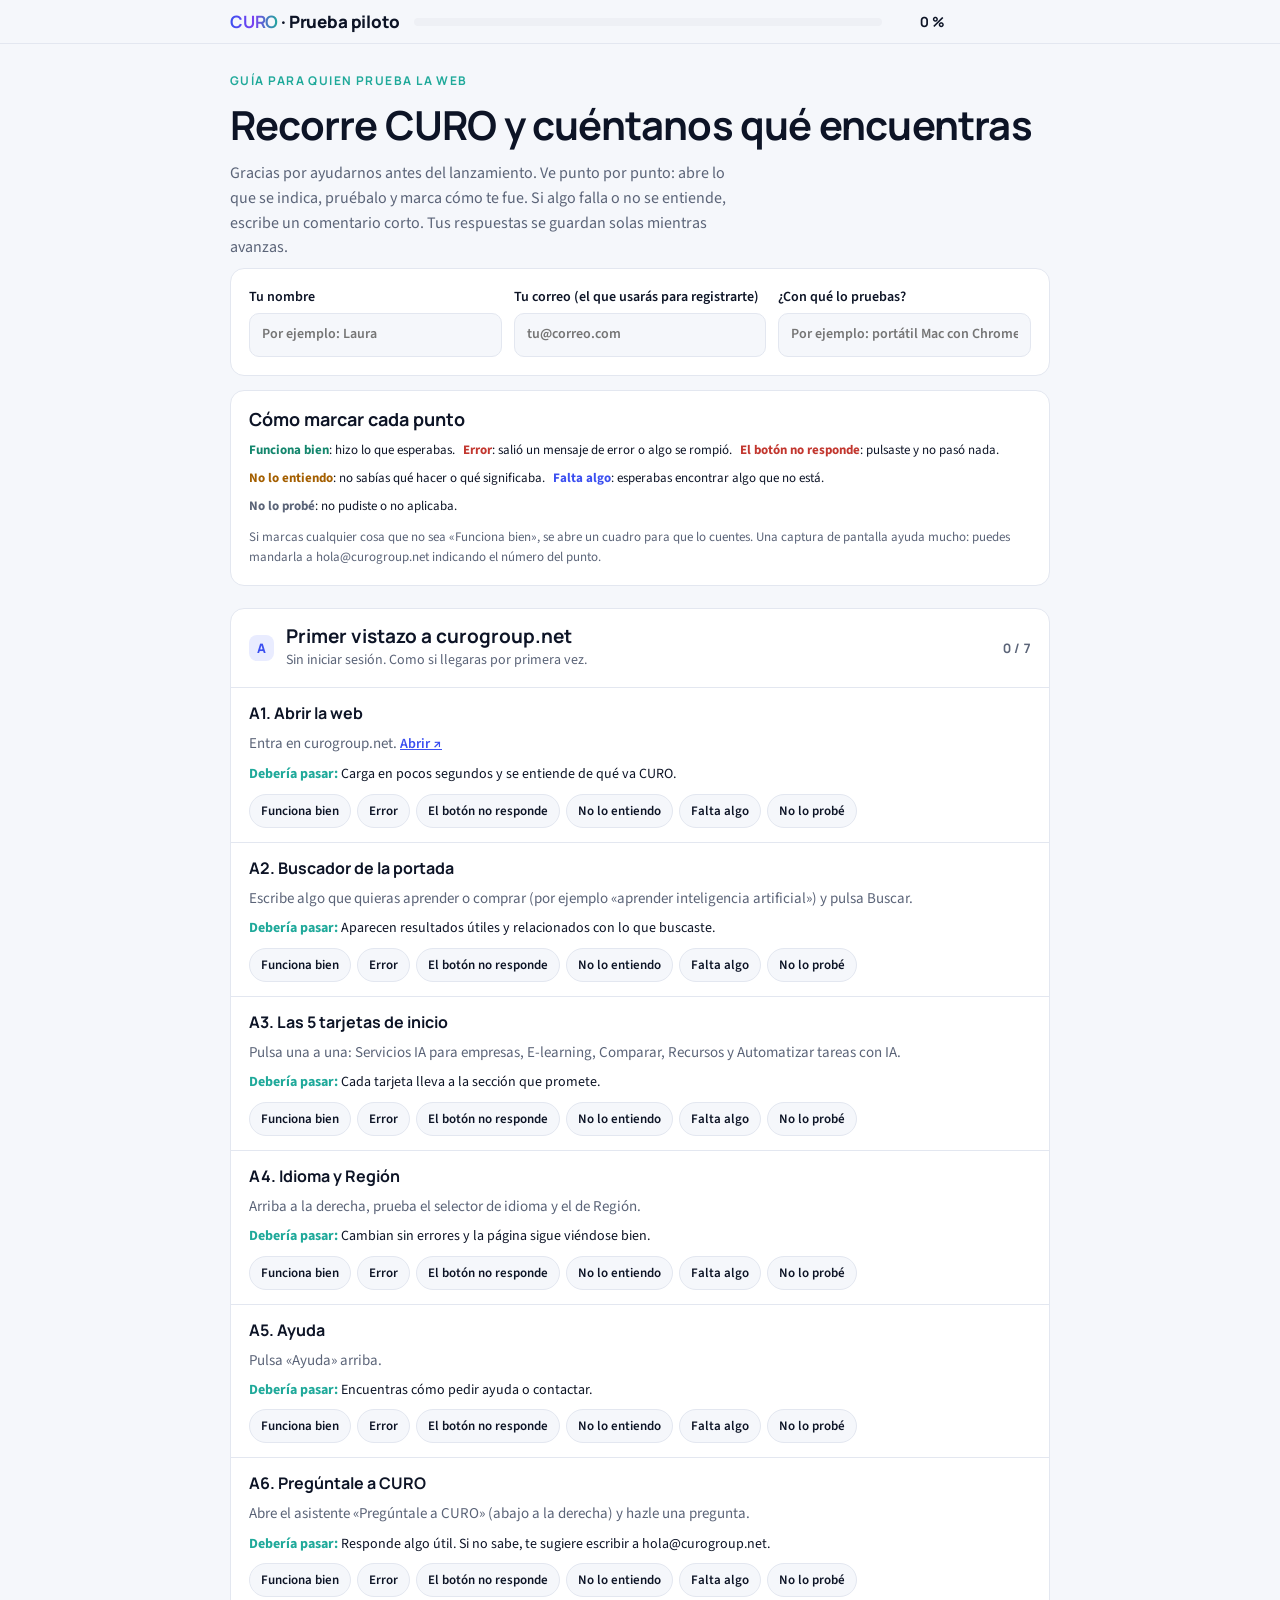
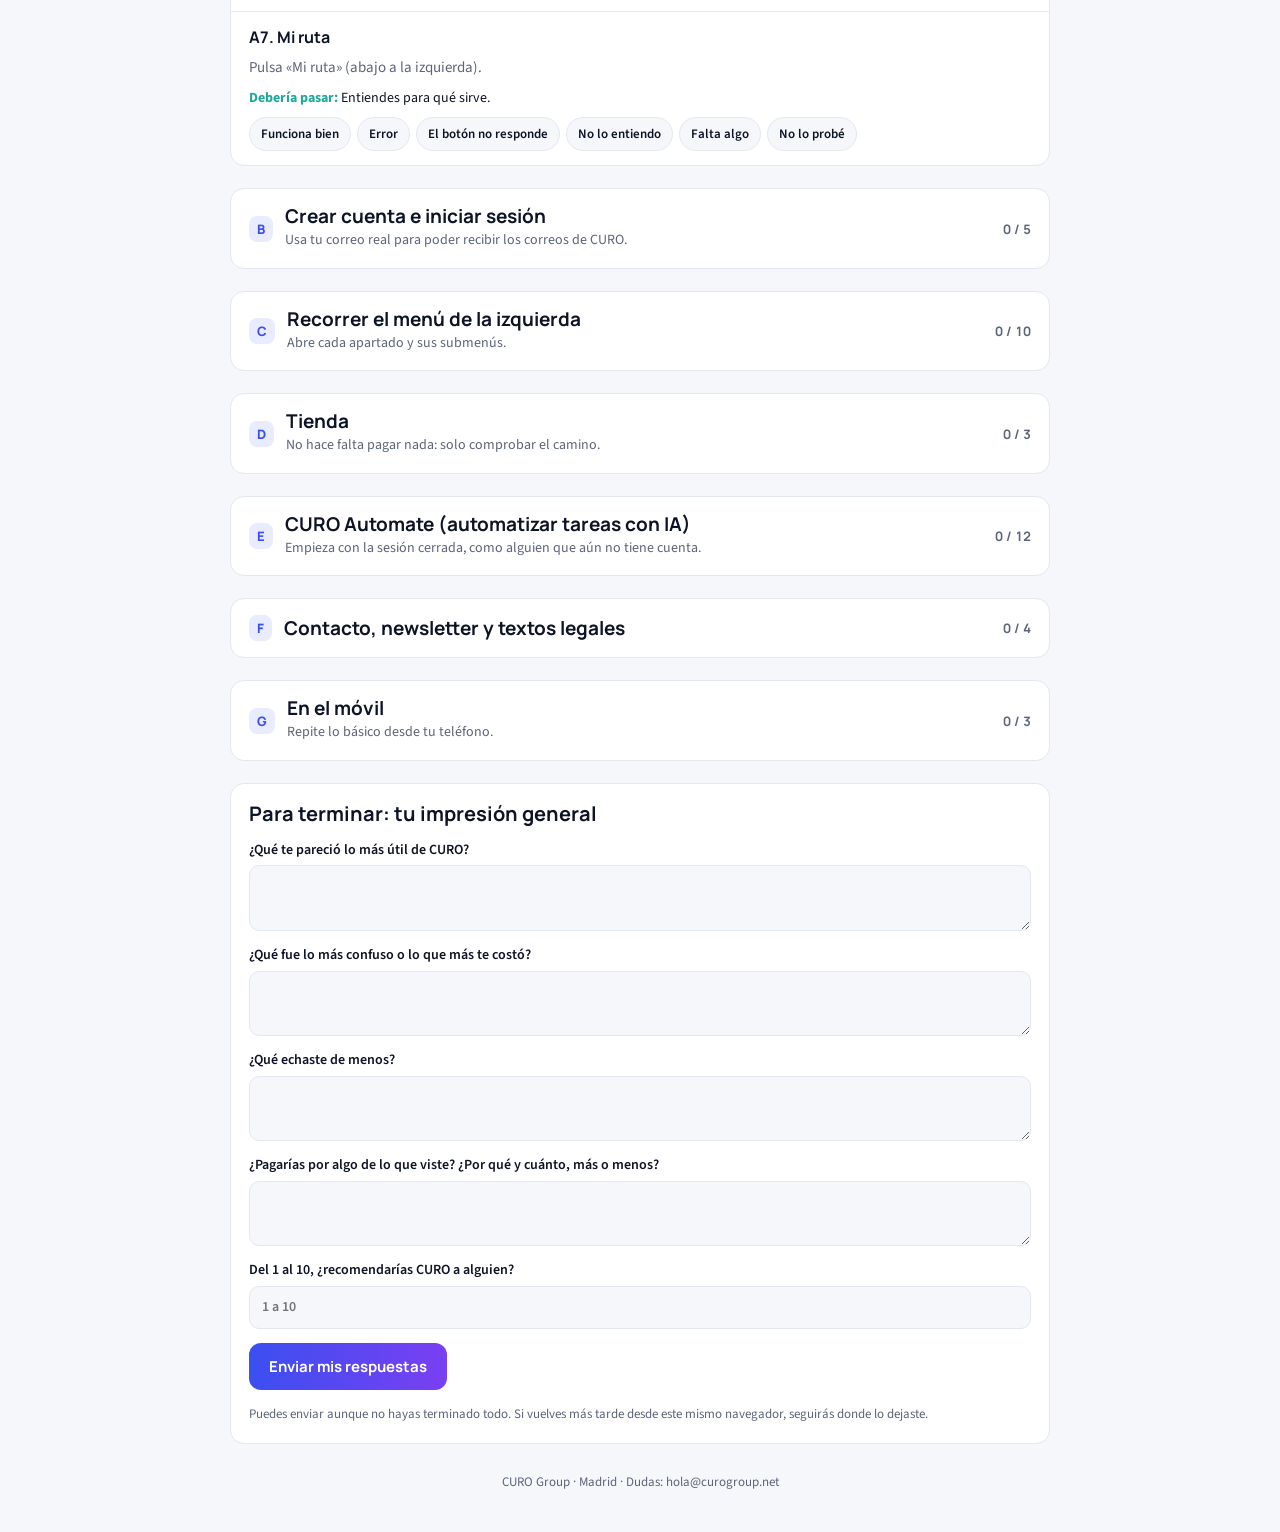
==== piloto.html @ bcf5d9fb "Guía de prueba piloto de toda la web CURO (/piloto): recorrido por secciones con estado por punto, c" ====
<!doctype html>
<html lang="es">
<head>
<meta charset="utf-8">
<meta name="viewport" content="width=device-width,initial-scale=1,viewport-fit=cover">
<meta name="robots" content="noindex">
<title>Prueba piloto CURO</title>
<link rel="icon" href="https://curogroup.net/favicon.ico">
<link rel="preconnect" href="https://fonts.googleapis.com">
<link rel="stylesheet" href="https://fonts.googleapis.com/css2?family=Manrope:wght@500;700;800&family=Source+Sans+3:wght@400;600&display=swap">
<style>
/* Guía de recorrido: cabecera fija con progreso; secciones de la web como bloques; cada punto con 6 respuestas posibles. */
:root{
  --bg:#f5f7fb; --surface:#ffffff; --ink:#0d1426; --muted:#5b6478; --line:#e3e7f0;
  --brand:#3b4ff0; --teal:#1fa99a; --violet:#7a3ff2;
  --ok:#14866d; --ok-bg:#e3f5ef; --bad:#c2372f; --bad-bg:#fdeceb; --warn:#a45f00; --warn-bg:#fdf1de; --info:#3b4ff0; --info-bg:#e9ecff; --neutral-bg:#eef0f5;
  --display:'Manrope',system-ui,-apple-system,'Segoe UI',sans-serif; --body:'Source Sans 3',system-ui,-apple-system,'Segoe UI',sans-serif;
  color-scheme:light;
}
@media (prefers-color-scheme:dark){:root:not([data-theme="light"]){
  --bg:#0b1020; --surface:#141a2e; --ink:#eef1fa; --muted:#9aa3ba; --line:#262e47;
  --brand:#7d8bff; --teal:#3cc9b9; --violet:#a98bff;
  --ok:#4fd1ae; --ok-bg:#12302a; --bad:#ff8a80; --bad-bg:#3a1c1c; --warn:#ffc266; --warn-bg:#3a2c12; --info:#9aa6ff; --info-bg:#1d2350; --neutral-bg:#1c2338; color-scheme:dark}}
:root[data-theme="dark"]{
  --bg:#0b1020; --surface:#141a2e; --ink:#eef1fa; --muted:#9aa3ba; --line:#262e47;
  --brand:#7d8bff; --teal:#3cc9b9; --violet:#a98bff;
  --ok:#4fd1ae; --ok-bg:#12302a; --bad:#ff8a80; --bad-bg:#3a1c1c; --warn:#ffc266; --warn-bg:#3a2c12; --info:#9aa6ff; --info-bg:#1d2350; --neutral-bg:#1c2338; color-scheme:dark}
*{box-sizing:border-box}
html,body{margin:0}
body{background:var(--bg);color:var(--ink);font:16px/1.55 var(--body);padding-inline:16px;padding-bottom:calc(40px + env(safe-area-inset-bottom,0px))}
h1,h2,h3{font-family:var(--display);line-height:1.2;text-wrap:balance;margin:0}
a{color:var(--brand)}
.wrap{max-width:820px;margin:0 auto}
.top{position:sticky;top:env(safe-area-inset-top,0px);z-index:5;background:color-mix(in srgb,var(--bg) 92%,transparent);backdrop-filter:blur(8px);margin-inline:-16px;padding:10px 16px;border-bottom:1px solid var(--line)}
.topin{max-width:820px;margin:0 auto;display:flex;align-items:center;gap:14px;flex-wrap:wrap}
.logo{font:800 17px var(--display);letter-spacing:-.01em}
.logo b{background:linear-gradient(90deg,var(--brand),var(--violet),var(--teal));-webkit-background-clip:text;background-clip:text;color:transparent}
.bar{flex:1;min-width:140px;height:8px;background:var(--neutral-bg);border-radius:99px;overflow:hidden}
.bar i{display:block;height:100%;width:0;background:linear-gradient(90deg,var(--brand),var(--teal));transition:width .3s}
.pct{font:700 14px var(--display);font-variant-numeric:tabular-nums;min-width:3.5em;text-align:right}
.saved{font-size:13px;color:var(--muted);min-width:7em}
header.intro{padding-block:28px 8px;display:grid;gap:12px}
.eyebrow{font:700 12px var(--display);letter-spacing:.12em;text-transform:uppercase;color:var(--teal)}
header.intro h1{font-size:clamp(28px,5vw,40px);letter-spacing:-.02em}
.lead{color:var(--muted);max-width:62ch;margin:0}
.card{background:var(--surface);border:1px solid var(--line);border-radius:14px;padding:18px}
.who{display:grid;gap:12px;grid-template-columns:repeat(auto-fit,minmax(220px,1fr))}
label.f{display:grid;gap:4px;font-weight:600;font-size:14px}
input,textarea,select{font:inherit;color:var(--ink);background:var(--bg);border:1px solid var(--line);border-radius:10px;padding:10px 12px;width:100%}
input:focus,textarea:focus,button:focus-visible,summary:focus-visible{outline:3px solid color-mix(in srgb,var(--brand) 45%,transparent);outline-offset:2px}
.legend{display:flex;flex-wrap:wrap;gap:8px;margin:0;padding:0;list-style:none}
.legend li{font-size:13px}
.how{display:grid;gap:10px}
.how ol{margin:0;padding-left:20px;display:grid;gap:4px}
section.sec{margin-top:22px}
details.sec-d{background:var(--surface);border:1px solid var(--line);border-radius:14px;overflow:hidden}
details.sec-d>summary{list-style:none;cursor:pointer;display:flex;gap:12px;align-items:center;padding:16px 18px}
details.sec-d>summary::-webkit-details-marker{display:none}
.sec-n{font:800 13px var(--display);color:var(--brand);background:var(--info-bg);border-radius:8px;padding:4px 8px;font-variant-numeric:tabular-nums}
.sec-t{flex:1;min-width:0}
.sec-t h2{font-size:19px}
.sec-t p{margin:2px 0 0;color:var(--muted);font-size:14px}
.sec-c{font:700 13px var(--display);color:var(--muted);font-variant-numeric:tabular-nums;white-space:nowrap}
.sec-c.done{color:var(--ok)}
.items{border-top:1px solid var(--line)}
.it{padding:14px 18px;border-bottom:1px solid var(--line);display:grid;gap:8px}
.it:last-child{border-bottom:0}
.it h3{font:700 16px var(--display)}
.it .do{margin:0;color:var(--muted);font-size:15px}
.it .exp{margin:0;font-size:14px}
.it .exp b{color:var(--teal)}
.it .go{font-size:14px;font-weight:600}
.st{display:flex;flex-wrap:wrap;gap:6px}
.st button{font:600 13px var(--body);border:1px solid var(--line);background:var(--bg);color:var(--ink);border-radius:99px;padding:6px 11px;cursor:pointer;min-height:34px}
.st button[aria-pressed="true"][data-s="ok"]{background:var(--ok-bg);border-color:var(--ok);color:var(--ok)}
.st button[aria-pressed="true"][data-s="error"]{background:var(--bad-bg);border-color:var(--bad);color:var(--bad)}
.st button[aria-pressed="true"][data-s="noresponde"]{background:var(--bad-bg);border-color:var(--bad);color:var(--bad)}
.st button[aria-pressed="true"][data-s="noentiendo"]{background:var(--warn-bg);border-color:var(--warn);color:var(--warn)}
.st button[aria-pressed="true"][data-s="falta"]{background:var(--info-bg);border-color:var(--info);color:var(--info)}
.st button[aria-pressed="true"][data-s="noprobe"]{background:var(--neutral-bg);border-color:var(--muted);color:var(--muted)}
.note{display:none}
.it.needs .note,.it.hasnote .note{display:block}
.note textarea{min-height:64px;resize:vertical;font-size:15px}
.tip{font-size:13px;color:var(--muted);margin:0}
.final{display:grid;gap:14px}
.send{display:flex;gap:12px;align-items:center;flex-wrap:wrap}
.btn{font:700 15px var(--display);border:0;border-radius:12px;padding:13px 20px;cursor:pointer;color:#fff;background:linear-gradient(90deg,var(--brand),var(--violet))}
.btn[disabled]{opacity:.6;cursor:default}
.msg{font-size:14px;color:var(--muted)}
.msg.ok{color:var(--ok)} .msg.bad{color:var(--bad)}
footer{color:var(--muted);font-size:13px;margin-top:28px;text-align:center}
@media (max-width:520px){.it{padding:14px}.st button{flex:1 1 calc(50% - 6px)}}
@media (prefers-reduced-motion:reduce){*{transition:none!important}}
</style>
</head>
<body>
<div class="top"><div class="topin">
  <span class="logo"><b>CURO</b> · Prueba piloto</span>
  <div class="bar" aria-hidden="true"><i id="barFill"></i></div>
  <span class="pct" id="pct">0 %</span>
  <span class="saved" id="saved" aria-live="polite"></span>
</div></div>

<main class="wrap">
<header class="intro">
  <span class="eyebrow">Guía para quien prueba la web</span>
  <h1>Recorre CURO y cuéntanos qué encuentras</h1>
  <p class="lead">Gracias por ayudarnos antes del lanzamiento. Ve punto por punto: abre lo que se indica, pruébalo y marca cómo te fue. Si algo falla o no se entiende, escribe un comentario corto. Tus respuestas se guardan solas mientras avanzas.</p>
</header>

<div class="card who" id="who">
  <label class="f" for="tName">Tu nombre<input id="tName" autocomplete="name" placeholder="Por ejemplo: Laura"></label>
  <label class="f" for="tEmail">Tu correo (el que usarás para registrarte)<input id="tEmail" type="email" autocomplete="email" placeholder="tu@correo.com"></label>
  <label class="f" for="tDevice">¿Con qué lo pruebas?<input id="tDevice" placeholder="Por ejemplo: portátil Mac con Chrome, móvil Android"></label>
</div>

<div class="card how" style="margin-top:14px">
  <h2 style="font-size:18px">Cómo marcar cada punto</h2>
  <ul class="legend">
    <li><b style="color:var(--ok)">Funciona bien</b>: hizo lo que esperabas.</li>
    <li><b style="color:var(--bad)">Error</b>: salió un mensaje de error o algo se rompió.</li>
    <li><b style="color:var(--bad)">El botón no responde</b>: pulsaste y no pasó nada.</li>
    <li><b style="color:var(--warn)">No lo entiendo</b>: no sabías qué hacer o qué significaba.</li>
    <li><b style="color:var(--info)">Falta algo</b>: esperabas encontrar algo que no está.</li>
    <li><b style="color:var(--muted)">No lo probé</b>: no pudiste o no aplicaba.</li>
  </ul>
  <p class="tip">Si marcas cualquier cosa que no sea «Funciona bien», se abre un cuadro para que lo cuentes. Una captura de pantalla ayuda mucho: puedes mandarla a hola@curogroup.net indicando el número del punto.</p>
</div>

<div id="sections"></div>

<section class="sec">
  <div class="card final">
    <h2 style="font-size:20px">Para terminar: tu impresión general</h2>
    <label class="f" for="g_util">¿Qué te pareció lo más útil de CURO?<textarea id="g_util" data-g="util"></textarea></label>
    <label class="f" for="g_confuso">¿Qué fue lo más confuso o lo que más te costó?<textarea id="g_confuso" data-g="confuso"></textarea></label>
    <label class="f" for="g_falta">¿Qué echaste de menos?<textarea id="g_falta" data-g="falta"></textarea></label>
    <label class="f" for="g_pagaria">¿Pagarías por algo de lo que viste? ¿Por qué y cuánto, más o menos?<textarea id="g_pagaria" data-g="pagaria"></textarea></label>
    <label class="f" for="g_nota">Del 1 al 10, ¿recomendarías CURO a alguien?<input id="g_nota" data-g="nota" inputmode="numeric" maxlength="2" placeholder="1 a 10"></label>
    <div class="send">
      <button class="btn" id="sendBtn" type="button">Enviar mis respuestas</button>
      <span class="msg" id="sendMsg" aria-live="polite"></span>
    </div>
    <p class="tip">Puedes enviar aunque no hayas terminado todo. Si vuelves más tarde desde este mismo navegador, seguirás donde lo dejaste.</p>
  </div>
</section>

<footer>CURO Group · Madrid · Dudas: hola@curogroup.net</footer>
</main>

<script>
const S = [
  { id:'a', t:'Primer vistazo a curogroup.net', d:'Sin iniciar sesión. Como si llegaras por primera vez.', items:[
    ['a1','Abrir la web','Entra en curogroup.net.','Carga en pocos segundos y se entiende de qué va CURO.','https://curogroup.net'],
    ['a2','Buscador de la portada','Escribe algo que quieras aprender o comprar (por ejemplo «aprender inteligencia artificial») y pulsa Buscar.','Aparecen resultados útiles y relacionados con lo que buscaste.'],
    ['a3','Las 5 tarjetas de inicio','Pulsa una a una: Servicios IA para empresas, E-learning, Comparar, Recursos y Automatizar tareas con IA.','Cada tarjeta lleva a la sección que promete.'],
    ['a4','Idioma y Región','Arriba a la derecha, prueba el selector de idioma y el de Región.','Cambian sin errores y la página sigue viéndose bien.'],
    ['a5','Ayuda','Pulsa «Ayuda» arriba.','Encuentras cómo pedir ayuda o contactar.'],
    ['a6','Pregúntale a CURO','Abre el asistente «Pregúntale a CURO» (abajo a la derecha) y hazle una pregunta.','Responde algo útil. Si no sabe, te sugiere escribir a hola@curogroup.net.'],
    ['a7','Mi ruta','Pulsa «Mi ruta» (abajo a la izquierda).','Entiendes para qué sirve.']
  ]},
  { id:'b', t:'Crear cuenta e iniciar sesión', d:'Usa tu correo real para poder recibir los correos de CURO.', items:[
    ['b1','Crear cuenta','Pulsa «Crear cuenta», rellena tus datos y regístrate.','Te registras sin problemas y queda claro qué pasa después.'],
    ['b2','Correo de bienvenida','Revisa tu correo (mira también Spam y Promociones).','Recibes un correo de CURO desde hola@curogroup.net con el logo.'],
    ['b3','Cerrar sesión','Busca dónde cerrar sesión y ciérrala.','Lo encuentras fácil y se cierra.'],
    ['b4','Iniciar sesión','Pulsa «Iniciar sesión» y entra con tu correo y contraseña.','Entras y ves que estás dentro de tu cuenta.'],
    ['b5','He olvidado mi contraseña','Prueba «¿Olvidaste tu contraseña?» (si quieres, sin cambiarla).','Llega el correo para cambiarla y el proceso se entiende.']
  ]},
  { id:'c', t:'Recorrer el menú de la izquierda', d:'Abre cada apartado y sus submenús.', items:[
    ['c1','Inicio','Pulsa «Inicio».','Vuelves a la portada.'],
    ['c2','Comparar','Abre «Comparar» y prueba a comparar dos opciones.','Entiendes cómo funciona y el resultado ayuda a decidir.'],
    ['c3','Recursos','Abre «Recursos» y entra en Creadores, Blogs/Webs, Redes sociales y Más recursos.','Cada apartado tiene contenido y se entiende qué es.'],
    ['c4','Productos CURO','En «Productos», abre «Ver Productos CURO».','Ves los productos con su precio y su descripción.'],
    ['c5','CURO IA','Abre CURO IA: 50 IA Herramientas, Crear con IA, CURO IA PACKS y CURO PATH.','Cada uno abre y se entiende para qué sirve.'],
    ['c6','Productos recomendados','Abre «Productos recomendados».','Ves recomendaciones con sentido.'],
    ['c7','Servicios','Abre «Servicios» y luego «Soluciones IA».','Entiendes qué ofrece CURO a empresas y cómo contactar.'],
    ['c8','Blog','Abre el «BLOG» y lee un artículo.','Los artículos abren y se leen bien.'],
    ['c9','Elearning','Abre «Elearning» y «Cursos».','Ves los cursos o un aviso claro de que llegan pronto.'],
    ['c10','Descargas','Abre «Descargas» y descarga algún material.','La descarga funciona.']
  ]},
  { id:'d', t:'Tienda', d:'No hace falta pagar nada: solo comprobar el camino.', items:[
    ['d1','Tienda CURO','En la portada, pulsa «Ver tienda CURO».','Ves los productos con precio.'],
    ['d2','Ver un producto','Pulsa «Ver producto» en alguno.','Se abre la ficha con la información necesaria para decidir.'],
    ['d3','Botón de compra','Pulsa el botón de comprar y para antes de pagar.','Llegas a una pantalla de pago clara y segura. No completes el pago.']
  ]},
  { id:'e', t:'CURO Automate (automatizar tareas con IA)', d:'Empieza con la sesión cerrada, como alguien que aún no tiene cuenta.', items:[
    ['e1','Entrar sin cuenta','Con la sesión cerrada, pulsa «⚡ Automatizar con IA» en el menú.','Se abre CURO Automate sin pedirte cuenta.'],
    ['e2','Probar una automatización','Escribe con tus palabras algo que harías cada semana (por ejemplo «cada lunes, mándame las noticias de educación») y pulsa «Crear mi automatización».','Ves una vista previa clara: cuándo se ejecuta, qué hará y un ejemplo del resultado.'],
    ['e3','Activarla','Pulsa «Activar mi automatización» e inicia sesión (o crea tu cuenta).','Vuelves a Automate y tu automatización aparece lista para «Guardar y activar».'],
    ['e4','Conectar Gmail','Si te lo pide, pulsa «Conectar Gmail» y acepta los permisos.','Vuelves con el mensaje «Gmail conectado». (Si Google muestra un aviso de app en pruebas, es normal en esta fase: marca «No lo entiendo» si te confundió.)'],
    ['e5','Guardar y activar','Pulsa «Guardar y activar».','Aparece «Automatización activada» y dice cuándo se ejecutará.'],
    ['e6','Probar ahora','Pulsa «Probar ahora» y espera.','En uno o dos minutos ves el resultado y te llega el correo.'],
    ['e7','Mis automatizaciones','Abre «Automatizaciones» en el menú de Automate. Prueba a pausarla y reactivarla.','La ves en la lista y los botones funcionan.'],
    ['e8','Historial y Aprobaciones','Abre «Historial» y «Aprobaciones».','Entiendes qué muestra cada pantalla.'],
    ['e9','Conocimiento','Abre «Conocimiento» y añade una nota sobre ti o tu trabajo.','Entiendes para qué sirve y la nota se guarda.'],
    ['e10','Una segunda automatización','Crea otra automatización distinta.','Se crea sin problemas (tienes 2 gratis).'],
    ['e11','La tercera','Intenta crear una tercera.','Aparece un aviso claro de que a partir de aquí es de pago.'],
    ['e12','Volver a CURO','Pulsa «Volver a CURO Group».','Vuelves a la web principal.']
  ]},
  { id:'f', t:'Contacto, newsletter y textos legales', d:'', items:[
    ['f1','Escribir a CURO','Envía un correo a hola@curogroup.net con una pregunta cualquiera.','Recibes una respuesta amable de CURO (puede tardar porque la revisamos antes de enviarla).'],
    ['f2','Newsletter','Suscríbete a la newsletter desde la web.','Te confirma la suscripción.'],
    ['f3','Textos legales','Abajo del todo, abre Aviso legal, Privacidad, Términos y Cookies.','Todos abren y se leen.'],
    ['f4','Redes sociales','Prueba los enlaces a Instagram, TikTok, YouTube y LinkedIn.','Llevan a las cuentas de CURO.']
  ]},
  { id:'g', t:'En el móvil', d:'Repite lo básico desde tu teléfono.', items:[
    ['g1','Portada en el móvil','Abre curogroup.net en el móvil.','Se ve bien, sin textos cortados ni cosas fuera de la pantalla.'],
    ['g2','Menú en el móvil','Abre el menú y navega por varias secciones.','El menú se abre, se cierra y es fácil de usar con el dedo.'],
    ['g3','Automate en el móvil','Abre CURO Automate en el móvil y mira tus automatizaciones.','Se ve bien y los botones se pulsan con facilidad.']
  ]}
];
const STATUS = [['ok','Funciona bien'],['error','Error'],['noresponde','El botón no responde'],['noentiendo','No lo entiendo'],['falta','Falta algo'],['noprobe','No lo probé']];
const TOTAL = S.reduce((n,s)=>n+s.items.length,0);
const KEY='curo_piloto_v1';
let st = load();
function load(){ try { const v = JSON.parse(localStorage.getItem(KEY)||'null'); if (v && v.id) return v; } catch {} return { id:newId(), tester:{}, device:'', answers:{}, general:{}, open:{a:true} }; }
function newId(){ try { return crypto.randomUUID(); } catch { return Date.now().toString(36)+Math.random().toString(36).slice(2)+Math.random().toString(36).slice(2); } }
function persist(){ try { localStorage.setItem(KEY, JSON.stringify(st)); } catch {} }
const esc = v => String(v??'').replace(/[&<>"]/g,c=>({'&':'&amp;','<':'&lt;','>':'&gt;','"':'&quot;'}[c]));

function render(){
  const box = document.getElementById('sections');
  box.innerHTML = S.map((s,si)=>`
  <section class="sec"><details class="sec-d" data-sec="${s.id}" ${st.open[s.id]?'open':''}>
    <summary><span class="sec-n">${String.fromCharCode(65+si)}</span><span class="sec-t"><h2>${esc(s.t)}</h2>${s.d?`<p>${esc(s.d)}</p>`:''}</span><span class="sec-c" id="c_${s.id}"></span></summary>
    <div class="items">${s.items.map(([id,t,doo,exp,link],ii)=>`
      <div class="it" id="it_${id}" data-id="${id}">
        <h3>${String.fromCharCode(65+si)}${ii+1}. ${esc(t)}</h3>
        <p class="do">${esc(doo)}${link?` <a class="go" href="${link}" target="_blank" rel="noopener">Abrir ↗</a>`:''}</p>
        <p class="exp"><b>Debería pasar:</b> ${esc(exp)}</p>
        <div class="st" role="group" aria-label="Resultado de ${esc(t)}">${STATUS.map(([k,l])=>`<button type="button" data-s="${k}" aria-pressed="false">${l}</button>`).join('')}</div>
        <div class="note"><label class="f" for="n_${id}">Cuéntanos qué pasó<textarea id="n_${id}" placeholder="Qué hiciste, qué esperabas y qué ocurrió"></textarea></label></div>
      </div>`).join('')}
    </div></details></section>`).join('');
  for (const [id,a] of Object.entries(st.answers)) paintItem(id,a);
  updateProgress();
}
function paintItem(id,a){
  const el = document.getElementById('it_'+id); if (!el) return;
  el.querySelectorAll('.st button').forEach(b=>b.setAttribute('aria-pressed', String(b.dataset.s===a.status)));
  el.classList.toggle('needs', !!a.status && a.status!=='ok');
  el.classList.toggle('hasnote', !!a.note);
  const ta = el.querySelector('textarea'); if (ta && document.activeElement!==ta) ta.value = a.note||'';
}
function updateProgress(){
  let done=0;
  for (const s of S){ const n = s.items.filter(([id])=>st.answers[id]?.status).length; done+=n;
    const c=document.getElementById('c_'+s.id); if(c){ c.textContent=`${n} / ${s.items.length}`; c.classList.toggle('done', n===s.items.length); } }
  const p = Math.round(done*100/TOTAL);
  document.getElementById('barFill').style.width = p+'%';
  document.getElementById('pct').textContent = p+' %';
  return p;
}

// Guardado automático en el servidor (con pausa para no enviar en cada tecla)
let tmr=null, sending=false;
function scheduleSave(){ persist(); clearTimeout(tmr); tmr=setTimeout(()=>save(false), 2500); }
async function save(finished){
  if (sending) return; sending=true;
  const saved=document.getElementById('saved'); saved.textContent='Guardando…';
  try {
    const r = await fetch('/api/feedback',{method:'POST',headers:{'content-type':'application/json'},body:JSON.stringify({ id:st.id, tester:st.tester, device:st.device, answers:st.answers, general:st.general, progress:updateProgress(), finished:!!finished })});
    if(!r.ok){ const j=await r.json().catch(()=>({})); throw new Error(j.error||'Error '+r.status); }
    saved.textContent='Guardado ✓'; return true;
  } catch(e){ saved.textContent='Sin guardar en línea'; if(finished) throw e; return false; }
  finally { sending=false; }
}

document.addEventListener('click', e=>{
  const b = e.target.closest('.st button'); if(!b) return;
  const id = b.closest('.it').dataset.id;
  const a = st.answers[id] || {};
  a.status = a.status===b.dataset.s ? '' : b.dataset.s;
  st.answers[id]=a; paintItem(id,a); updateProgress(); scheduleSave();
  if (a.status && a.status!=='ok') setTimeout(()=>document.getElementById('n_'+id)?.focus(),50);
});
document.addEventListener('input', e=>{
  const t=e.target;
  if (t.id && t.id.startsWith('n_')){ const id=t.id.slice(2); const a=st.answers[id]||{}; a.note=t.value; st.answers[id]=a; t.closest('.it').classList.toggle('hasnote',!!t.value); scheduleSave(); }
  else if (t.dataset.g){ st.general[t.dataset.g]=t.value; scheduleSave(); }
  else if (t.id==='tName'){ st.tester.name=t.value; scheduleSave(); }
  else if (t.id==='tEmail'){ st.tester.email=t.value; scheduleSave(); }
  else if (t.id==='tDevice'){ st.device=t.value; scheduleSave(); }
});
document.addEventListener('toggle', e=>{ const d=e.target; if(d.matches && d.matches('details.sec-d')){ st.open[d.dataset.sec]=d.open; persist(); } }, true);
document.getElementById('sendBtn').addEventListener('click', async ()=>{
  const btn=document.getElementById('sendBtn'), msg=document.getElementById('sendMsg');
  if(!st.tester.name){ msg.className='msg bad'; msg.textContent='Escribe tu nombre arriba para que sepamos de quién son las respuestas.'; document.getElementById('tName').focus(); return; }
  btn.disabled=true; msg.className='msg'; msg.textContent='Enviando…';
  clearTimeout(tmr);
  try { await save(true); msg.className='msg ok'; msg.textContent='¡Recibido! Muchas gracias por tu ayuda.'; }
  catch(e){ msg.className='msg bad'; msg.textContent='No se pudo enviar ('+e.message+'). Inténtalo de nuevo en un momento.'; }
  finally { btn.disabled=false; }
});

document.getElementById('tName').value = st.tester.name||'';
document.getElementById('tEmail').value = st.tester.email||'';
document.getElementById('tDevice').value = st.device||'';
document.querySelectorAll('[data-g]').forEach(el=>el.value=st.general[el.dataset.g]||'');
render();
</script>
</body>
</html>
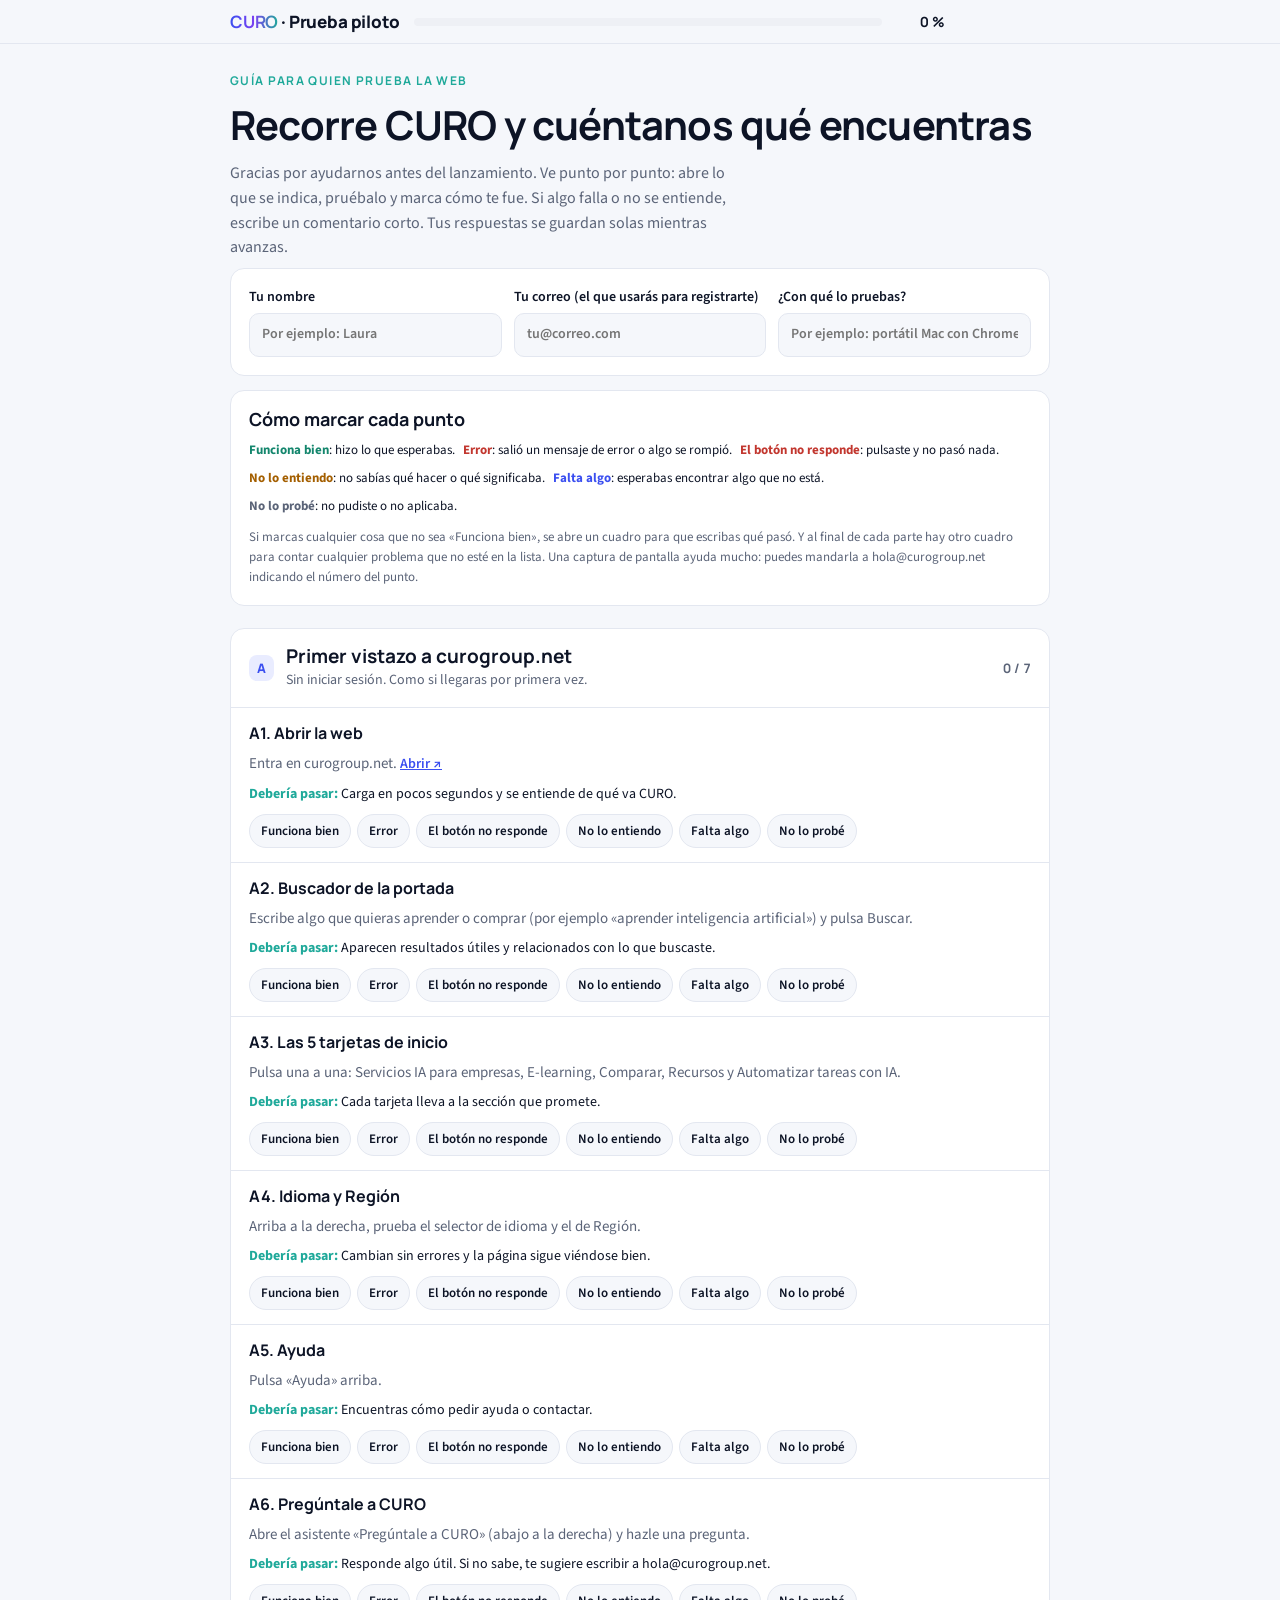
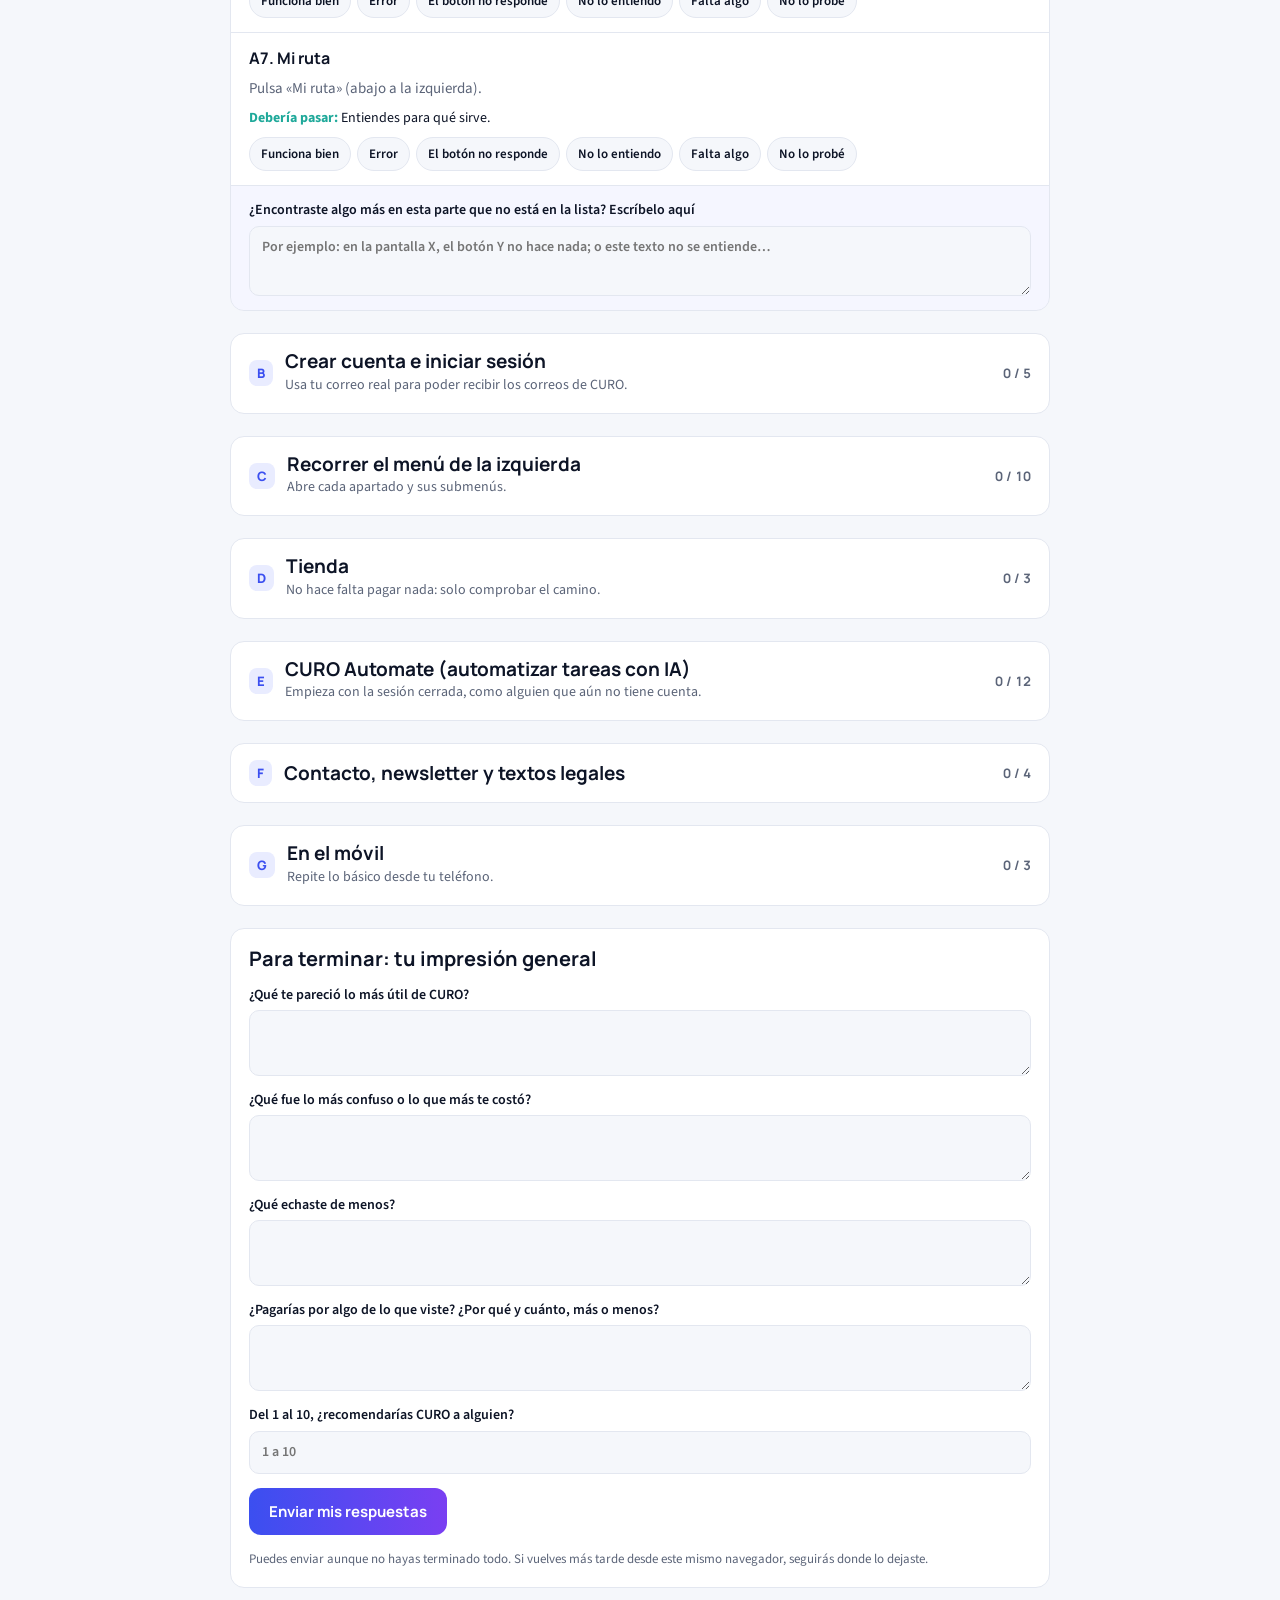
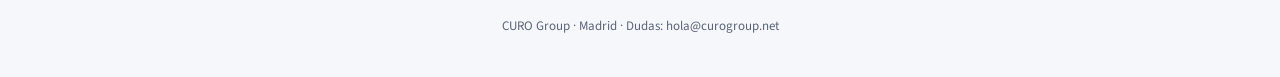
==== commit 6794ff4e: "Piloto: cuadro libre al final de cada parte para contar problemas que no están en la lista Co-Author" ====
--- a/piloto.html
+++ b/piloto.html
@@ -82,6 +82,8 @@
 .it.needs .note,.it.hasnote .note{display:block}
 .note textarea{min-height:64px;resize:vertical;font-size:15px}
 .tip{font-size:13px;color:var(--muted);margin:0}
+.it.extra{background:color-mix(in srgb,var(--info-bg) 45%,transparent)}
+.it.extra textarea{min-height:70px}
 .final{display:grid;gap:14px}
 .send{display:flex;gap:12px;align-items:center;flex-wrap:wrap}
 .btn{font:700 15px var(--display);border:0;border-radius:12px;padding:13px 20px;cursor:pointer;color:#fff;background:linear-gradient(90deg,var(--brand),var(--violet))}
@@ -124,7 +126,7 @@
     <li><b style="color:var(--info)">Falta algo</b>: esperabas encontrar algo que no está.</li>
     <li><b style="color:var(--muted)">No lo probé</b>: no pudiste o no aplicaba.</li>
   </ul>
-  <p class="tip">Si marcas cualquier cosa que no sea «Funciona bien», se abre un cuadro para que lo cuentes. Una captura de pantalla ayuda mucho: puedes mandarla a hola@curogroup.net indicando el número del punto.</p>
+  <p class="tip">Si marcas cualquier cosa que no sea «Funciona bien», se abre un cuadro para que escribas qué pasó. Y al final de cada parte hay otro cuadro para contar cualquier problema que no esté en la lista. Una captura de pantalla ayuda mucho: puedes mandarla a hola@curogroup.net indicando el número del punto.</p>
 </div>
 
 <div id="sections"></div>
@@ -231,7 +233,9 @@
         <div class="st" role="group" aria-label="Resultado de ${esc(t)}">${STATUS.map(([k,l])=>`<button type="button" data-s="${k}" aria-pressed="false">${l}</button>`).join('')}</div>
         <div class="note"><label class="f" for="n_${id}">Cuéntanos qué pasó<textarea id="n_${id}" placeholder="Qué hiciste, qué esperabas y qué ocurrió"></textarea></label></div>
       </div>`).join('')}
+      <div class="it extra"><label class="f" for="x_${s.id}">¿Encontraste algo más en esta parte que no está en la lista? Escríbelo aquí<textarea id="x_${s.id}" data-g="sec_${s.id}" placeholder="Por ejemplo: en la pantalla X, el botón Y no hace nada; o este texto no se entiende…"></textarea></label></div>
     </div></details></section>`).join('');
+  document.querySelectorAll('[data-g]').forEach(el=>el.value=st.general[el.dataset.g]||'');
   for (const [id,a] of Object.entries(st.answers)) paintItem(id,a);
   updateProgress();
 }
